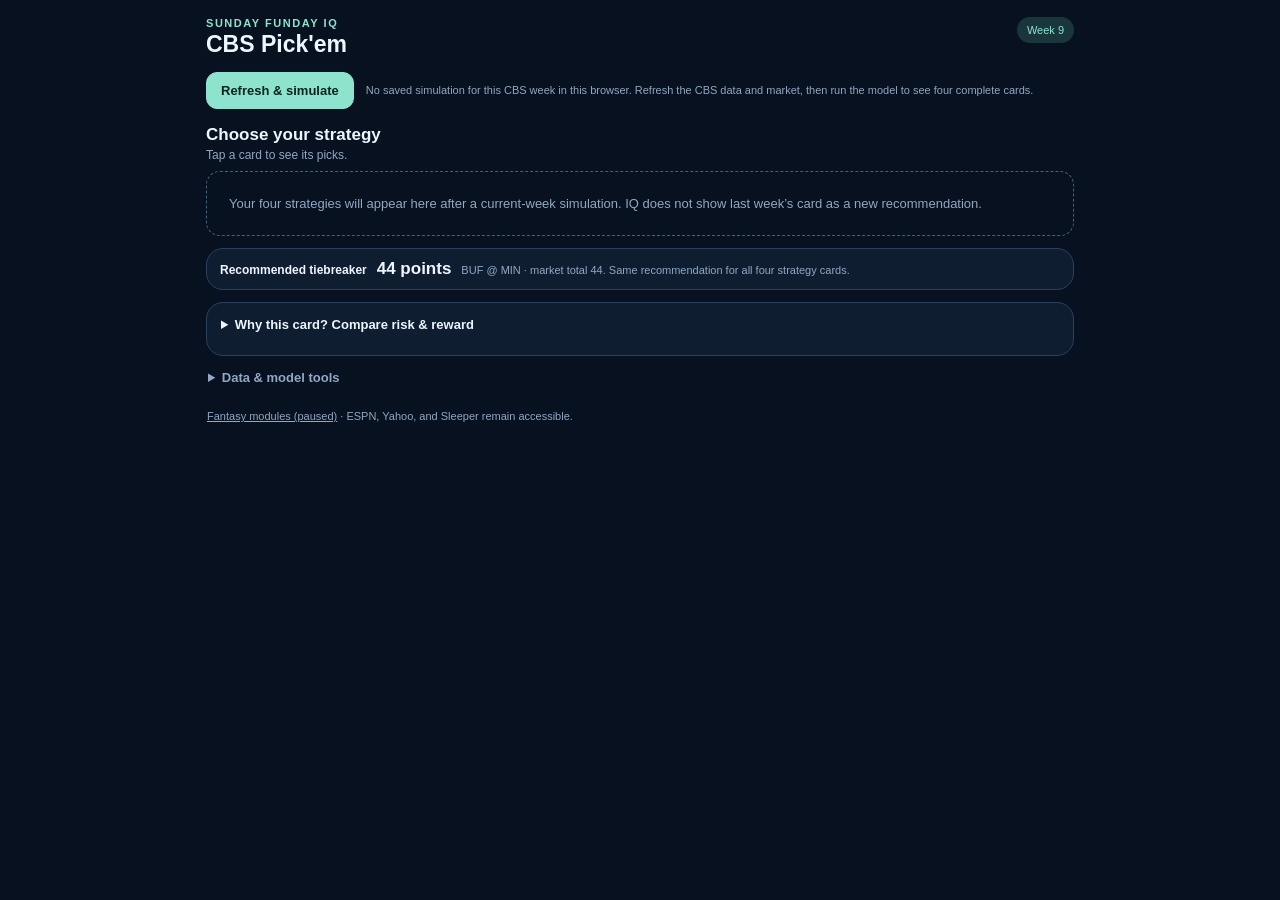
==== index.html @ 0ca63725 "Make Home compact and decision-first with optional analysis" ====
<!doctype html>
<html lang="en">
<head>
<meta charset="utf-8">
<meta name="viewport" content="width=device-width,initial-scale=1,viewport-fit=cover">
<meta http-equiv="Cache-Control" content="no-cache, no-store, must-revalidate">
<meta name="theme-color" content="#07111f">
<meta name="apple-mobile-web-app-capable" content="yes">
<meta name="apple-mobile-web-app-status-bar-style" content="black">
<meta name="apple-mobile-web-app-title" content="Sunday Funday IQ">
<link rel="apple-touch-icon" sizes="180x180" href="./apple-touch-icon.png">
<link rel="icon" type="image/png" href="./favicon.png">
<link rel="manifest" href="./manifest.webmanifest?v=1.4.2">
<title>Sunday Funday IQ · CBS Pick'em</title>
<style>
:root{--bg:#07111f;--panel:#0f1d31;--deep:#091729;--line:#29415e;--text:#edf5ff;--muted:#91a7c2;--accent:#8ee3cf;--warn:#f3c969;--bad:#ff7a89}
*{box-sizing:border-box}html,body{min-height:100%;background:var(--bg)}body{margin:0;color:var(--text);font-family:-apple-system,BlinkMacSystemFont,"Segoe UI",Roboto,Arial,sans-serif}body::before{content:"";position:fixed;z-index:100;top:0;left:0;right:0;height:env(safe-area-inset-top);background:var(--bg);pointer-events:none}.app{max-width:900px;margin:auto;padding:calc(env(safe-area-inset-top) + 17px) 16px calc(env(safe-area-inset-bottom) + 42px)}h1{font-size:26px;line-height:1.12;margin:3px 0 0}.eyebrow{font-size:11px;color:var(--accent);letter-spacing:.14em;font-weight:850}.subtitle{font-size:13px;color:var(--muted);line-height:1.4;margin:8px 0 0}.bar{display:flex;align-items:start;justify-content:space-between;gap:12px}.week{font-size:11px;color:var(--accent);background:#18363c;border-radius:50px;padding:7px 10px;white-space:nowrap}.panel{border:1px solid var(--line);border-radius:17px;background:var(--panel);padding:16px;margin-top:18px}.panel h2{font-size:17px;margin:0 0 8px}.status{font-size:12px;color:var(--muted);line-height:1.45}.actions{display:flex;gap:9px;flex-wrap:wrap;margin-top:14px}.btn{display:inline-block;border:1px solid var(--line);background:#152a46;border-radius:11px;color:var(--text);font:inherit;font-size:13px;font-weight:750;text-decoration:none;padding:11px 13px}.btn.primary{background:var(--accent);border-color:var(--accent);color:#09241e}.section-head{margin:24px 1px 11px}.section-head h2{font-size:18px;margin:0}.section-head p{font-size:12px;color:var(--muted);margin:5px 0 0}.strategies{display:grid;grid-template-columns:repeat(2,minmax(0,1fr));gap:11px}.strategy{display:flex;flex-direction:column;min-height:177px;text-decoration:none;color:var(--text);background:#10243b;border:1px solid #33506f;border-radius:15px;padding:14px}.strategy:focus-visible,.btn:focus-visible{outline:3px solid var(--accent);outline-offset:3px}.strategy strong{font-size:16px}.strategy .odds{font-size:27px;font-weight:900;margin:11px 0 2px}.strategy .secondary{font-size:11px;color:var(--muted);line-height:1.5}.strategy .foot{margin-top:auto;font-size:12px;font-weight:800;color:var(--accent);padding-top:12px}.strategy .tag{color:var(--warn);font-size:10px;font-weight:800;margin-top:3px}.strategy.stale{border-color:#715b37}.strategy.stale .foot{color:var(--warn)}.empty{grid-column:1/-1;padding:22px;border:1px dashed #43617d;border-radius:14px;color:var(--muted);font-size:13px;line-height:1.5}.old{font-size:12px;color:var(--muted);margin:28px 1px 0}.old a{color:var(--muted)}
.decision{display:none}.decision.show{display:block}.decision-grid{display:grid;grid-template-columns:1fr 1fr;gap:10px;margin-top:12px}.decision-box{background:var(--deep);border:1px solid var(--line);border-radius:13px;padding:13px}.decision-box span{display:block;color:var(--muted);font-size:10px;font-weight:800;letter-spacing:.08em;text-transform:uppercase}.decision-box strong{display:block;font-size:23px;margin-top:6px}.decision-box small{display:block;color:var(--muted);font-size:11px;line-height:1.45;margin-top:3px}.read{margin-top:13px;padding-top:13px;border-top:1px solid var(--line);font-size:13px;line-height:1.5}.read b{color:var(--accent)}
.tiebreaker{display:none}.tiebreaker.show{display:block}.tiebreaker strong{font-size:25px}.tiebreaker .status{margin-top:4px}
@media(max-width:440px){.app{padding-left:12px;padding-right:12px}.strategies{gap:8px}.strategy{min-height:175px;padding:12px}.strategy .odds{font-size:25px}.bar{align-items:start}}

.refresh-row{display:flex;align-items:center;gap:12px;margin:14px 0}.refresh-row .btn{padding:10px 14px;white-space:nowrap;font-size:13px}.refresh-row .status{font-size:11px;line-height:1.3;margin:0}.subtitle{display:none}.bar h1{font-size:23px}.panel{margin-top:12px;padding:14px}.decision h2{font-size:12px;color:var(--muted);font-weight:600}.decision-grid{display:block;margin-top:4px}.decision-box{padding:0;border:0;background:none}.decision-box span,.decision-box small,.decision-box+.decision-box{display:none}.decision-box strong{font-size:25px;margin:0;color:var(--accent)}.decision .read{border:0;margin:5px 0 0;padding:0;font-size:13px;line-height:1.45}.section-head{margin:16px 0 9px}.section-head h2{font-size:17px}.section-head p{margin:3px 0;font-size:12px}.strategies{gap:9px}.strategy{position:relative;min-height:155px!important;padding:12px!important}.strategy strong{font-size:17px}.strategy .odds{font-size:26px!important;margin-top:8px}.strategy .secondary{font-size:12px;line-height:1.5}.strategy .foot{font-size:12px;margin-top:10px}.strategy.recommended{border-color:var(--accent);box-shadow:inset 0 0 0 1px var(--accent)}.rec-tag{display:block;color:var(--accent);font-size:9px;font-weight:800;letter-spacing:.04em;margin-top:3px}.tiebreaker.show{display:flex;align-items:baseline;flex-wrap:wrap;gap:6px 10px;padding:10px 13px}.tiebreaker h2{font-size:12px;margin:0}.tiebreaker strong{font-size:17px}.tiebreaker .status{font-size:11px;margin:0}.drilldown summary,.tools summary{cursor:pointer;font-size:13px;font-weight:650;min-height:24px}.drilldown .read{font-size:13px}.tools{margin:14px 2px;color:var(--muted)}.tools .actions{margin-top:10px}.old{font-size:11px;margin-top:16px}
</style>
</head>
<body>
<main class="app">
  <header class="bar"><div><div class="eyebrow">SUNDAY FUNDAY IQ</div><h1>CBS Pick'em</h1></div><span class="week" id="week">Week —</span></header>
  <div class="refresh-row"><a class="btn primary" href="./apps/pickem/?action=refresh-simulate">Refresh &amp; simulate</a><span class="status" id="status" role="status">Checking last run…</span></div>
  <section class="panel decision" id="decision" aria-label="IQ recommendation"><h2>Your best path this week</h2><div class="decision-grid"><div class="decision-box"><span id="leftDecisionLabel">Recommended this week</span><strong id="currentOdds">—</strong><small id="currentDetail">Top-2 outlook</small></div><div class="decision-box"><span id="rightDecisionLabel">Highest weekly Top 2</span><strong id="bestStrategy">—</strong><small id="bestOdds">Waiting for simulation</small></div></div><div class="read" id="modelRead"></div></section>
  <div class="section-head"><h2>Choose your strategy</h2><p>Tap a card to see its picks.</p></div>
  <section class="strategies" id="strategies" aria-label="CBS strategy cards"><div class="empty">Loading your strategy cards…</div></section>
  <section class="panel tiebreaker" id="tiebreaker" aria-label="Tiebreaker recommendation"><h2>Recommended tiebreaker</h2><strong id="tiebreakerScore">—</strong><div class="status" id="tiebreakerDetail">Based on the current market total for the Monday Night Football game.</div></section>
  <details class="panel drilldown"><summary>Why this card? Compare risk &amp; reward</summary><div id="analysisDetails" class="read"></div></details>
  <details class="tools"><summary>Data &amp; model tools</summary><div class="actions"><a class="btn" href="./apps/pickem/?details=1">Data &amp; model details</a><a class="btn" href="./apps/pickem/?lab=1">Model Lab · Live Context</a></div></details>
  <div class="old"><a href="./legacy-home.html">Fantasy modules (paused)</a> · ESPN, Yahoo, and Sleeper remain accessible.</div>
</main>
<script>
const TESTING=!!globalThis.__SFIQ_TESTING__;
const STRATEGIES=[['safest','Safest'],['balanced','Balanced'],['aggressive','Aggressive'],['maxUpside','Max Upside']];
const MODEL_BUILD='1.16.14';
function strategySnapshot(state,live,now=Date.now()){
  const opt=state?.optimization,week=Number(live?.week||state?.week||0),season=Number(live?.season||state?.season||2026);
  if(!opt||opt.modelBuild!==MODEL_BUILD||Number(state?.week)!==week||Number(state?.season||2026)!==season||!STRATEGIES.every(([key])=>opt.strategies?.[key]?.card&&opt.strategies[key]?.eval))return{status:'missing',week,cards:[]};
  const ran=Date.parse(opt.ranAt||''),cbs=Date.parse(state.cbsUpdatedAt||''),market=Date.parse(state.marketUpdatedAt||'');
  const published=Date.parse(live?.exportedAt||''),stale=!Number.isFinite(ran)||now-ran>12*3600e3||now<ran||cbs>ran||market>ran||published>ran||live?.unavailable;
  return{status:stale?'stale':'ready',week,ranAt:opt.ranAt,provisional:!!opt.provisional,currentSource:opt.currentSource||'submitted',currentEval:opt.currentControl?.eval||opt.currentEval,fieldImpact:opt.currentControl?.fieldImpact||null,selectedStrategy:opt.selectedStrategy||'balanced',blankDecision:opt.blankDecision||null,cards:STRATEGIES.map(([key,label])=>({key,label,href:'./apps/pickem/?strategy='+key,eval:opt.strategies[key].eval,stability:opt.strategies[key].stability,changes:opt.strategies[key].changes,objective:opt.strategies[key].objective,equivalentTo:opt.strategies[key].equivalentTo}))};
}
function esc(s){return String(s??'').replace(/[&<>"']/g,ch=>({'&':'&amp;','<':'&lt;','>':'&gt;','"':'&quot;',"'":'&#39;'}[ch]))}
function pct(n,d=1){if(!Number.isFinite(n))return'—';if(n>0&&n<.001)return'<0.1%';return(n*100).toFixed(d)+'%'}
function scheduledRank(statusText){
  const m=String(statusText||'').match(/(\d{1,2})\/(\d{1,2})\s*-\s*(\d{1,2}):(\d{2})\s*(AM|PM)/i);
  if(!m)return null;
  let h=Number(m[3])%12;if(String(m[5]).toUpperCase()==='PM')h+=12;
  return Number(m[1])*1e6+Number(m[2])*1e4+h*100+Number(m[4]);
}
function tiebreakerRecommendation(live){
  const rows=Array.isArray(live?.market)?live.market:[],states=Array.isArray(live?.gameState)?live.gameState:[];
  const scheduled=states.map(s=>({s,rank:scheduledRank(s?.statusText)})).filter(x=>Number.isFinite(x.rank)).sort((a,b)=>b.rank-a.rank);
  for(const {s} of scheduled){
    const g=rows.find(r=>r.away===s.away&&r.home===s.home),total=Number(g?.total);
    if(g&&Number.isFinite(total))return{away:g.away,home:g.home,total,score:Math.round(total)};
  }
  return null;
}
function liveVersionKey(live){
  const season=Number(live?.season||0),week=Number(live?.week||0),ts=Date.parse(live?.exportedAt||'')||0;
  return[season,week,ts];
}
function chooseFreshLive(candidates){
  return candidates.filter(x=>x&&Number(x.week)>0).sort((a,b)=>{const ak=liveVersionKey(a),bk=liveVersionKey(b);return bk[0]-ak[0]||bk[1]-ak[1]||bk[2]-ak[2]})[0]||null;
}
async function fetchFreshLive(){
  const stamp=Date.now();
  const urls=[
    './data/live/cbs-pickem.json?t='+stamp,
    'https://raw.githubusercontent.com/devopsbusinessnewb/sunday-funday-iq/main/data/live/cbs-pickem.json?t='+stamp
  ];
  const settled=await Promise.allSettled(urls.map(async url=>{const r=await fetch(url,{cache:'no-store'});if(!r.ok)throw Error('CBS data unavailable');return r.json()}));
  const live=chooseFreshLive(settled.filter(x=>x.status==='fulfilled').map(x=>x.value));
  if(!live)throw Error('CBS data unavailable');
  return live;
}
function dualGoalRecommendation(snapshot){
  const cards=Array.isArray(snapshot?.cards)?snapshot.cards:[];
  if(!cards.length)return null;
  const safest=cards.find(c=>c.key==='safest')||cards.reduce((a,b)=>(b.eval?.avg||0)>(a.eval?.avg||0)?b:a);
  const max=cards.reduce((a,b)=>(b.eval?.top2||0)>(a.eval?.top2||0)?b:a);
  const seasonFloor=(safest.eval?.avg||0)-2.0;
  const riskCeiling=(safest.eval?.bottomHalf||0)+0.10;
  const eligible=cards.filter(c=>(c.eval?.avg||0)>=seasonFloor&&(c.eval?.bottomHalf||0)<=riskCeiling);
  const choice=(eligible.length?eligible:cards).reduce((a,b)=>(b.eval?.top2||0)>(a.eval?.top2||0)?b:a);
  const pointsCost=(safest.eval?.avg||0)-(choice.eval?.avg||0);
  const weeklyGap=(max.eval?.top2||0)-(choice.eval?.top2||0);
  const riskGap=(max.eval?.bottomHalf||0)-(choice.eval?.bottomHalf||0);
  const reason=`${choice.label} best balances the two goals right now: preserve season points while keeping a real weekly Top-2 path. It gives up ${Math.max(0,pointsCost).toFixed(1)} expected points versus Safest${choice.key!==max.key?` while Max Upside adds only ${(weeklyGap*100).toFixed(1)} points of Top-2 probability at ${(riskGap*100).toFixed(0)} points more bottom-half risk`:''}.`;
  return{choice,max,safest,reason};
}
function strategyAdvice(snapshot){
  const result=dualGoalRecommendation(snapshot);
  if(!result)return null;
  const {choice,safest}=result;
  const paragraphs=[`Use ${choice.label} this week. For a strong season position, this is the scoring/upside compromise among these four cards: ${pct(choice.eval.top2)} weekly Top 2, ${Number(choice.eval.avg).toFixed(1)} expected points, and ${pct(choice.eval.bottomHalf,0)} bottom-half risk.`];
  for(const card of snapshot.cards){
    if(card.key===choice.key)continue;
    const points=card.eval.avg-choice.eval.avg,top2=(card.eval.top2-choice.eval.top2)*100,risk=(card.eval.bottomHalf-choice.eval.bottomHalf)*100;
    paragraphs.push(`${card.label}: compared with ${choice.label}, ${Math.abs(top2).toFixed(1)} percentage points ${top2>=0?'more':'less'} weekly Top-2 probability, ${Math.abs(points).toFixed(1)} ${points>=0?'more':'fewer'} expected points, and ${Math.abs(risk).toFixed(0)} percentage points ${risk>=0?'more':'less'} bottom-half risk. ${points<-.5&&risk>0?'That is a larger season-scoring gamble.':points>=0&&top2<0?'That protects expected scoring but gives up weekly-money opportunity.':'Consider whether the weekly payoff is worth the scoring tradeoff.'}`);
  }
  const aggressive=snapshot.cards.find(c=>c.key==='aggressive'),max=snapshot.cards.find(c=>c.key==='maxUpside');
  if(aggressive&&max&&max.eval.top2<=aggressive.eval.top2&&max.eval.avg<aggressive.eval.avg&&max.eval.bottomHalf>aggressive.eval.bottomHalf){
    paragraphs.push(`Max Upside versus Aggressive: ${Math.abs((max.eval.win-aggressive.eval.win)*100).toFixed(1)} percentage points ${max.eval.win>=aggressive.eval.win?'more':'less'} chance of outright first, but no better Top-2 probability, ${(aggressive.eval.avg-max.eval.avg).toFixed(1)} fewer expected points and ${((max.eval.bottomHalf-aggressive.eval.bottomHalf)*100).toFixed(0)} percentage points more bottom-half risk. The extra risk is aimed at first place, not a better chance of weekly money.`);
  }
  return{...result,paragraphs};
}
function validSeasonContext(x){
  if(!x||!Number.isFinite(Number(x.rank))||Number(x.rank)<1)return false;
  const rank=Number(x.rank),points=Number(x.points),leader=Number(x.leaderPoints);
  if(!Number.isFinite(points)||!Number.isFinite(leader))return false;
  if(rank===1&&leader!==points)return false;
  if(rank>1&&leader<points)return false;
  const behind=Number(x.pointsBehindLeader);
  if(Number.isFinite(behind)&&Math.abs(behind-Math.max(0,leader-points))>.01)return false;
  return true;
}
function seasonAwareRecommendation(snapshot,seasonContext,week=0){
  const fallback=dualGoalRecommendation(snapshot);
  if(!fallback||!seasonContext||!Number.isFinite(Number(seasonContext.rank)))return fallback?{...fallback,seasonAware:false,posture:'Balanced season + weekly money'}:null;
  const cards=snapshot.cards,safest=fallback.safest,max=fallback.max;
  const rank=Number(seasonContext.rank),behind=Number(seasonContext.pointsBehindLeader),cushion=Number(seasonContext.pointsAheadOfNext);
  let pointsBudget=rank===1?1.5:rank<=3?2.5:3.0;
  let riskBudget=rank===1?.04:rank<=3?.07:.09;
  if(Number.isFinite(behind)&&behind>10)pointsBudget+=.5;
  if(Number.isFinite(behind)&&behind>25){pointsBudget+=1;riskBudget+=.02}
  if(Number.isFinite(cushion)&&cushion<6){pointsBudget-=.75;riskBudget-=.02}
  if(Number(week)>=13&&rank>1&&Number.isFinite(behind)&&behind>0){pointsBudget+=.5;riskBudget+=.01}
  pointsBudget=Math.max(1,Math.min(5,pointsBudget));riskBudget=Math.max(.03,Math.min(.12,riskBudget));
  const floor=(safest.eval?.avg||0)-pointsBudget,ceiling=(safest.eval?.bottomHalf||0)+riskBudget;
  const eligible=cards.filter(c=>(c.eval?.avg||0)>=floor&&(c.eval?.bottomHalf||0)<=ceiling);
  const choice=(eligible.length?eligible:cards).reduce((a,b)=>(b.eval?.top2||0)>(a.eval?.top2||0)?b:a);
  const pointsCost=(safest.eval?.avg||0)-(choice.eval?.avg||0),weeklyGap=(max.eval?.top2||0)-(choice.eval?.top2||0),riskGap=(max.eval?.bottomHalf||0)-(choice.eval?.bottomHalf||0);
  let posture=rank===1?'Protect the season lead':rank<=3?(Number.isFinite(behind)&&behind>15?'Pressure the leader':'Controlled attack'):'Climb with controlled leverage';
  let position=`Overall #${rank}`;
  if(Number.isFinite(behind)&&rank>1)position+=` · ${behind} pts behind 1st`;
  if(Number.isFinite(cushion))position+=` · ${cushion} pts ahead of the next entry`;
  const reason=`${position}. ${choice.label} fits the current season position while preserving weekly-money upside. It costs ${Math.max(0,pointsCost).toFixed(1)} expected points versus Safest${choice.key!==max.key?` and leaves ${(weeklyGap*100).toFixed(1)} points of Top-2 ceiling on the table to avoid ${Math.max(0,riskGap*100).toFixed(0)} additional points of bottom-half risk`:''}.`;
  return{choice,max,safest,reason,seasonAware:true,posture,seasonContext};
}
function strategyRecommendation(snapshot){
  if(!snapshot?.currentEval||!snapshot.cards?.length)return null;
  const current={key:'current',label:'Current',eval:snapshot.currentEval};
  const candidates=[current,...snapshot.cards];
  const bestTop2=Math.max(...candidates.map(x=>Number(x.eval?.top2)||0));
  const nearBest=candidates.filter(x=>bestTop2-(Number(x.eval?.top2)||0)<=.0021);
  nearBest.sort((a,b)=>(Number(a.eval?.bottomHalf)||0)-(Number(b.eval?.bottomHalf)||0)||(Number(b.eval?.avg)||0)-(Number(a.eval?.avg)||0)||(Number(b.eval?.top2)||0)-(Number(a.eval?.top2)||0));
  const choice=nearBest[0],max=snapshot.cards.reduce((a,b)=>b.eval.top2>a.eval.top2?b:a),delta=choice.eval.top2-snapshot.currentEval.top2;
  let reason=choice.key==='current'?'The alternatives do not add enough Top-2 upside to justify their added downside.':`${choice.label} adds ${delta>=0?'+':''}${(delta*100).toFixed(1)} percentage points of Top-2 probability versus your current card.`;
  if(choice.key!==max.key){const topGap=max.eval.top2-choice.eval.top2,riskGap=max.eval.bottomHalf-choice.eval.bottomHalf,topPoints=topGap*100,riskPoints=riskGap*100;reason+=` ${max.label} adds only ${topPoints.toFixed(1)} more percentage point${Math.abs(topPoints-1)<.05?'':'s'} of Top-2 probability while adding ${riskPoints.toFixed(1)} percentage point${Math.abs(riskPoints-1)<.05?'':'s'} of bottom-half risk.`}
  return{choice,max,delta,reason};
}
async function bootHome(){
  let state=null;try{state=JSON.parse(localStorage.getItem('sfiqPickemV04')||'null')}catch{}
  let live=null;try{live=await fetchFreshLive()}catch{live={week:state?.week,season:state?.season,unavailable:true}}
  const snapshot=strategySnapshot(state,live),$=id=>document.getElementById(id);
  $('week').textContent='Week '+(snapshot.week||'—');
  const tb=tiebreakerRecommendation(live);if(tb){$('tiebreaker').classList.add('show');$('tiebreakerScore').textContent=tb.score+' points';$('tiebreakerDetail').textContent=`${tb.away} @ ${tb.home} · market total ${tb.total}. Same recommendation for all four strategy cards.`}
  if(snapshot.status==='missing'){
    $('status').textContent='No saved simulation for this CBS week in this browser. Refresh the CBS data and market, then run the model to see four complete cards.';
    $('strategies').innerHTML='<div class="empty">Your four strategies will appear here after a current-week simulation. IQ does not show last week’s card as a new recommendation.</div>';
    return;
  }
  const time=new Date(snapshot.ranAt).toLocaleTimeString([],{hour:'numeric',minute:'2-digit'});
  const impact=snapshot.fieldImpact,impactText=impact?.classification==='WIDELY_SHARED_LOSS'?` · ${pct(impact.samePickShare,0)} of observed entries shared the locked loss`:'';
  $('status').textContent=(snapshot.status==='stale'?'Refresh needed · ':'Updated ')+time+(snapshot.provisional?' · Estimated field':'');
  const recommendation=strategyAdvice(snapshot);
  if(recommendation){
    $('decision').classList.add('show');
    $('leftDecisionLabel').textContent='Recommended this week';
    $('rightDecisionLabel').textContent='Highest weekly Top 2';
    $('currentOdds').textContent=recommendation.choice.label;
    $('currentDetail').textContent=`${pct(recommendation.choice.eval.top2)} Top 2 · Avg ${Number(recommendation.choice.eval.avg).toFixed(1)} · Bottom-half risk ${pct(recommendation.choice.eval.bottomHalf,0)}`;
    $('bestStrategy').textContent=recommendation.max.label;
    $('bestOdds').textContent=`${pct(recommendation.max.eval.top2)} Top 2 · Win ${pct(recommendation.max.eval.win)}`;
    if($('analysisDetails'))$('analysisDetails').innerHTML=recommendation.paragraphs.map((text,i)=>`<p${i===0?' style="margin-top:0"':''}>${i===0?'<b>':''}${esc(text)}${i===0?'</b>':''}</p>`).join('')+'<small>Season lens: favor weekly upside within 2 expected points and 10 percentage points of bottom-half risk of Safest. This compares existing model outputs; it does not estimate season-title odds or forecast next week. Reassess with each new slate.</small>';
    const cost=Math.max(0,recommendation.safest.eval.avg-recommendation.choice.eval.avg);
    const gain=(recommendation.choice.eval.top2-recommendation.safest.eval.top2)*100;
    $('modelRead').textContent=recommendation.choice.key==='safest'?'Protect expected season scoring; the other cards do not offer enough weekly upside for their added risk.':`${gain>=0?'+':''}${gain.toFixed(1)} percentage points of weekly Top-2 chance for ${cost.toFixed(1)} expected points versus Safest. Keep season scoring competitive while pursuing weekly money.`;
  }
  const safest=snapshot.cards.find(c=>c.key==='safest');
  $('strategies').innerHTML=snapshot.cards.map(c=>{const equivalent=c.equivalentTo?`Same card as ${STRATEGIES.find(x=>x[0]===c.equivalentTo)?.[1]||c.equivalentTo}`:null,trade=safest&&c.key!=='safest'?{top2:(c.eval.top2-safest.eval.top2)*100,win:(c.eval.win-safest.eval.win)*100,avg:c.eval.avg-safest.eval.avg,risk:(c.eval.bottomHalf-safest.eval.bottomHalf)*100}:null;return`<a class="strategy ${c.key===recommendation?.choice.key?'recommended':''} ${snapshot.status==='stale'?'stale':''}" href="${c.href}"><strong>${c.label}</strong>${c.key===recommendation?.choice.key?'<span class="rec-tag">RECOMMENDED</span>':''}${snapshot.status==='stale'?'<span class="tag">OLD SIMULATION</span>':''}<div class="odds">${pct(c.eval.top2)} <span style="font-size:12px;font-weight:600;color:var(--muted)">Top 2</span></div><div class="secondary">Win ${pct(c.eval.win)} · Avg score ${Number(c.eval.avg).toFixed(1)}<br>Bottom-half risk ${pct(c.eval.bottomHalf,0)}${equivalent?`<br>${equivalent}`:''}</div><span class="foot">View picks →</span></a>`}).join('');
}
globalThis.SFIQ_HOME_TEST={MODEL_BUILD,strategySnapshot,strategyAdvice,strategyRecommendation,dualGoalRecommendation,validSeasonContext,seasonAwareRecommendation,tiebreakerRecommendation,chooseFreshLive,liveVersionKey};
if(!TESTING)bootHome();
</script>
</body>
</html>
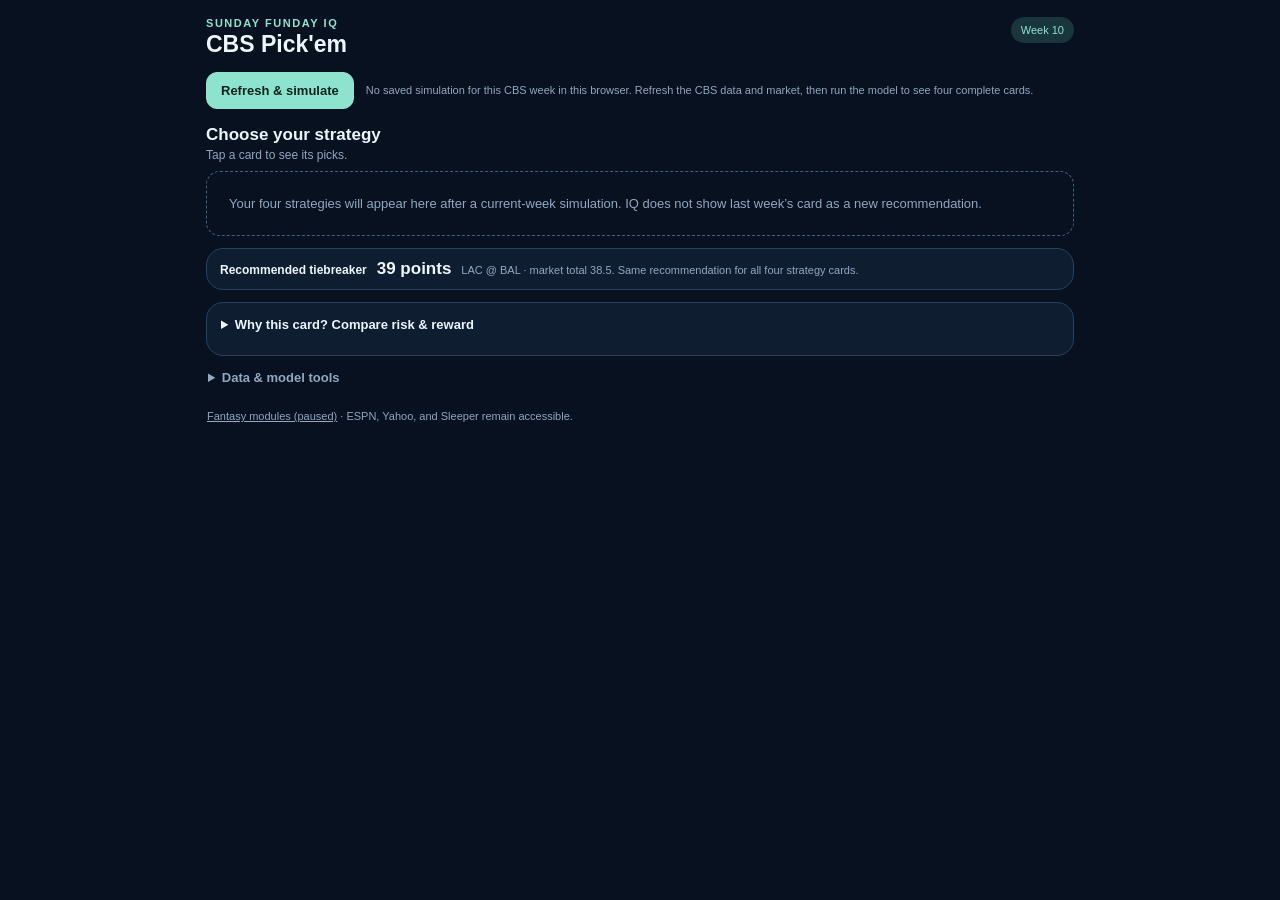
==== commit 3b5b2d9a: "Distinguish fresh simulation from stale CBS inputs on Home and cards" ====
--- a/index.html
+++ b/index.html
@@ -38,12 +38,19 @@
 const TESTING=!!globalThis.__SFIQ_TESTING__;
 const STRATEGIES=[['safest','Safest'],['balanced','Balanced'],['aggressive','Aggressive'],['maxUpside','Max Upside']];
 const MODEL_BUILD='1.16.14';
+function inputAgeWarning(state,now=Date.now()){
+  const age=ts=>(now-Date.parse(ts||''))/36e5;
+  const cbs=age(state?.cbsUpdatedAt),market=age(state?.marketUpdatedAt);
+  if(!Number.isFinite(cbs)||cbs>24)return `CBS pool data ${Number.isFinite(cbs)?Math.floor(cbs)+'h old':'unavailable'} · probabilities provisional`;
+  if(!Number.isFinite(market)||market>12)return 'Market odds need refreshing';
+  return '';
+}
 function strategySnapshot(state,live,now=Date.now()){
   const opt=state?.optimization,week=Number(live?.week||state?.week||0),season=Number(live?.season||state?.season||2026);
   if(!opt||opt.modelBuild!==MODEL_BUILD||Number(state?.week)!==week||Number(state?.season||2026)!==season||!STRATEGIES.every(([key])=>opt.strategies?.[key]?.card&&opt.strategies[key]?.eval))return{status:'missing',week,cards:[]};
   const ran=Date.parse(opt.ranAt||''),cbs=Date.parse(state.cbsUpdatedAt||''),market=Date.parse(state.marketUpdatedAt||'');
   const published=Date.parse(live?.exportedAt||''),stale=!Number.isFinite(ran)||now-ran>12*3600e3||now<ran||cbs>ran||market>ran||published>ran||live?.unavailable;
-  return{status:stale?'stale':'ready',week,ranAt:opt.ranAt,provisional:!!opt.provisional,currentSource:opt.currentSource||'submitted',currentEval:opt.currentControl?.eval||opt.currentEval,fieldImpact:opt.currentControl?.fieldImpact||null,selectedStrategy:opt.selectedStrategy||'balanced',blankDecision:opt.blankDecision||null,cards:STRATEGIES.map(([key,label])=>({key,label,href:'./apps/pickem/?strategy='+key,eval:opt.strategies[key].eval,stability:opt.strategies[key].stability,changes:opt.strategies[key].changes,objective:opt.strategies[key].objective,equivalentTo:opt.strategies[key].equivalentTo}))};
+  return{status:stale?'stale':'ready',inputWarning:inputAgeWarning(state,now),week,ranAt:opt.ranAt,provisional:!!opt.provisional,currentSource:opt.currentSource||'submitted',currentEval:opt.currentControl?.eval||opt.currentEval,fieldImpact:opt.currentControl?.fieldImpact||null,selectedStrategy:opt.selectedStrategy||'balanced',blankDecision:opt.blankDecision||null,cards:STRATEGIES.map(([key,label])=>({key,label,href:'./apps/pickem/?strategy='+key,eval:opt.strategies[key].eval,stability:opt.strategies[key].stability,changes:opt.strategies[key].changes,objective:opt.strategies[key].objective,equivalentTo:opt.strategies[key].equivalentTo}))};
 }
 function esc(s){return String(s??'').replace(/[&<>"']/g,ch=>({'&':'&amp;','<':'&lt;','>':'&gt;','"':'&quot;',"'":'&#39;'}[ch]))}
 function pct(n,d=1){if(!Number.isFinite(n))return'—';if(n>0&&n<.001)return'<0.1%';return(n*100).toFixed(d)+'%'}
@@ -169,7 +176,7 @@
   }
   const time=new Date(snapshot.ranAt).toLocaleTimeString([],{hour:'numeric',minute:'2-digit'});
   const impact=snapshot.fieldImpact,impactText=impact?.classification==='WIDELY_SHARED_LOSS'?` · ${pct(impact.samePickShare,0)} of observed entries shared the locked loss`:'';
-  $('status').textContent=(snapshot.status==='stale'?'Refresh needed · ':'Updated ')+time+(snapshot.provisional?' · Estimated field':'');
+  $('status').textContent=(snapshot.status==='stale'?'Refresh needed · ':'Simulated ')+time+(snapshot.inputWarning?' · '+snapshot.inputWarning:(snapshot.provisional?' · Estimated field':''));
   const recommendation=strategyAdvice(snapshot);
   if(recommendation){
     $('decision').classList.add('show');
@@ -187,7 +194,7 @@
   const safest=snapshot.cards.find(c=>c.key==='safest');
   $('strategies').innerHTML=snapshot.cards.map(c=>{const equivalent=c.equivalentTo?`Same card as ${STRATEGIES.find(x=>x[0]===c.equivalentTo)?.[1]||c.equivalentTo}`:null,trade=safest&&c.key!=='safest'?{top2:(c.eval.top2-safest.eval.top2)*100,win:(c.eval.win-safest.eval.win)*100,avg:c.eval.avg-safest.eval.avg,risk:(c.eval.bottomHalf-safest.eval.bottomHalf)*100}:null;return`<a class="strategy ${c.key===recommendation?.choice.key?'recommended':''} ${snapshot.status==='stale'?'stale':''}" href="${c.href}"><strong>${c.label}</strong>${c.key===recommendation?.choice.key?'<span class="rec-tag">RECOMMENDED</span>':''}${snapshot.status==='stale'?'<span class="tag">OLD SIMULATION</span>':''}<div class="odds">${pct(c.eval.top2)} <span style="font-size:12px;font-weight:600;color:var(--muted)">Top 2</span></div><div class="secondary">Win ${pct(c.eval.win)} · Avg score ${Number(c.eval.avg).toFixed(1)}<br>Bottom-half risk ${pct(c.eval.bottomHalf,0)}${equivalent?`<br>${equivalent}`:''}</div><span class="foot">View picks →</span></a>`}).join('');
 }
-globalThis.SFIQ_HOME_TEST={MODEL_BUILD,strategySnapshot,strategyAdvice,strategyRecommendation,dualGoalRecommendation,validSeasonContext,seasonAwareRecommendation,tiebreakerRecommendation,chooseFreshLive,liveVersionKey};
+globalThis.SFIQ_HOME_TEST={inputAgeWarning,MODEL_BUILD,strategySnapshot,strategyAdvice,strategyRecommendation,dualGoalRecommendation,validSeasonContext,seasonAwareRecommendation,tiebreakerRecommendation,chooseFreshLive,liveVersionKey};
 if(!TESTING)bootHome();
 </script>
 </body>
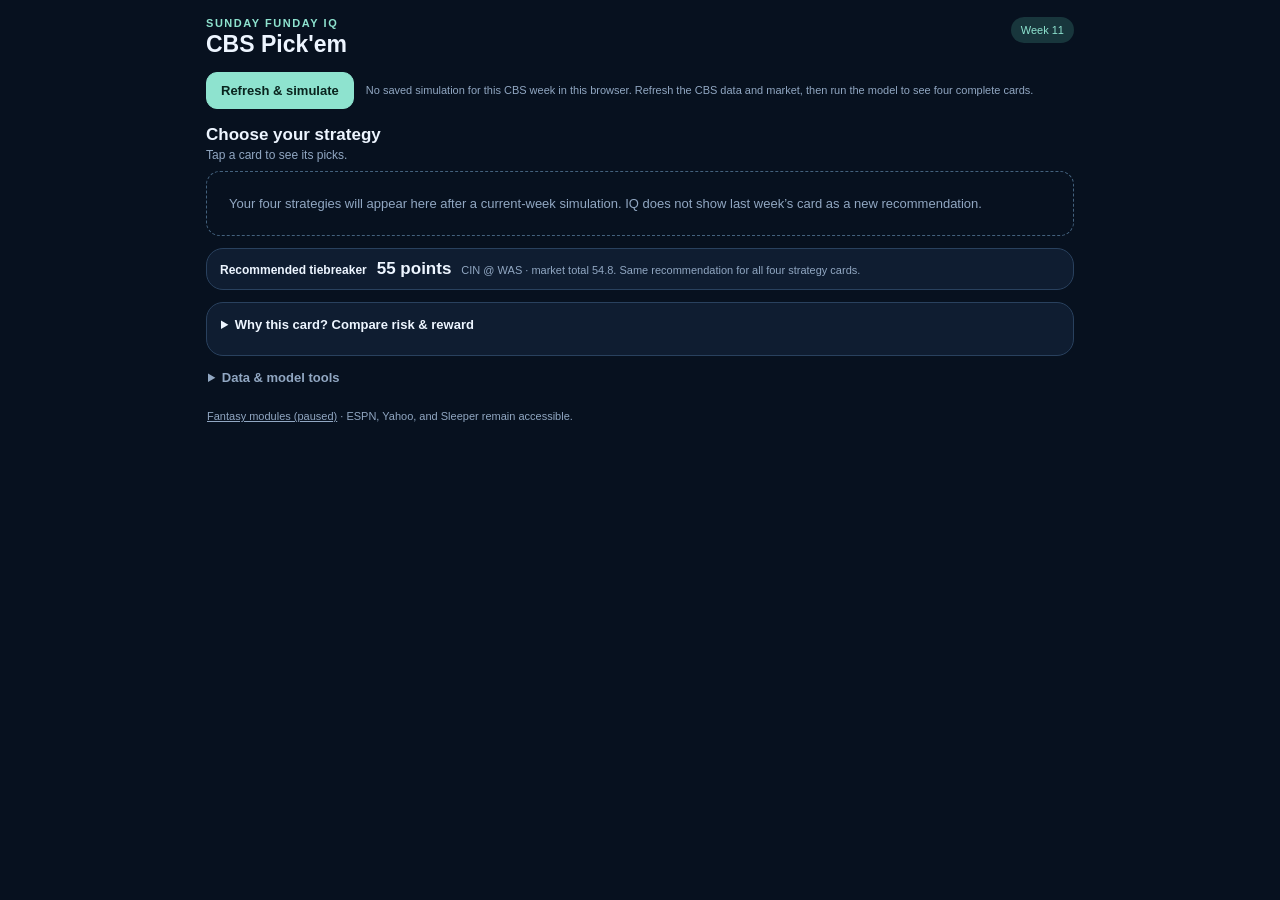
==== commit efcd407a: "Fix weekly-money recommendation veto from weekly bottom-half risk" ====
--- a/index.html
+++ b/index.html
@@ -93,20 +93,26 @@
   const safest=cards.find(c=>c.key==='safest')||cards.reduce((a,b)=>(b.eval?.avg||0)>(a.eval?.avg||0)?b:a);
   const max=cards.reduce((a,b)=>(b.eval?.top2||0)>(a.eval?.top2||0)?b:a);
   const seasonFloor=(safest.eval?.avg||0)-2.0;
-  const riskCeiling=(safest.eval?.bottomHalf||0)+0.10;
-  const eligible=cards.filter(c=>(c.eval?.avg||0)>=seasonFloor&&(c.eval?.bottomHalf||0)<=riskCeiling);
-  const choice=(eligible.length?eligible:cards).reduce((a,b)=>(b.eval?.top2||0)>(a.eval?.top2||0)?b:a);
+  // Weekly bottom-half finish is not season-title risk. Keep the existing
+  // expected-points budget, but never use weekly rank variance as a veto.
+  const eligible=cards.filter(c=>(c.eval?.avg||0)>=seasonFloor);
+  const choice=(eligible.length?eligible:cards).reduce((a,b)=>
+    b.eval.top2>a.eval.top2||b.eval.top2===a.eval.top2&&
+    (b.eval.avg>a.eval.avg||b.eval.avg===a.eval.avg&&b.eval.bottomHalf<a.eval.bottomHalf)?b:a);
   const pointsCost=(safest.eval?.avg||0)-(choice.eval?.avg||0);
   const weeklyGap=(max.eval?.top2||0)-(choice.eval?.top2||0);
-  const riskGap=(max.eval?.bottomHalf||0)-(choice.eval?.bottomHalf||0);
-  const reason=`${choice.label} best balances the two goals right now: preserve season points while keeping a real weekly Top-2 path. It gives up ${Math.max(0,pointsCost).toFixed(1)} expected points versus Safest${choice.key!==max.key?` while Max Upside adds only ${(weeklyGap*100).toFixed(1)} points of Top-2 probability at ${(riskGap*100).toFixed(0)} points more bottom-half risk`:''}.`;
-  return{choice,max,safest,reason};
+  const reason=`${choice.label} has the highest estimated weekly Top-2 chance within 2 expected points of Safest. It gives up ${Math.max(0,pointsCost).toFixed(1)} expected points versus Safest${choice.key!==max.key?`; ${max.label} adds ${(weeklyGap*100).toFixed(1)} percentage points of Top-2 probability for ${(choice.eval.avg-max.eval.avg).toFixed(1)} fewer expected points`:''}.`;
+  const gain=(choice.eval.top2-safest.eval.top2)*100;
+  const summary=choice.key==='safest'
+    ?(max.key==='safest'?'Safest also has the highest estimated weekly Top-2 chance.':`Safest leads within the 2-point scoring budget. ${max.label} offers ${pct(max.eval.top2)} Top 2 for ${(safest.eval.avg-max.eval.avg).toFixed(1)} fewer expected points; compare below.`)
+    :`+${gain.toFixed(1)} percentage points of weekly Top-2 chance for ${Math.max(0,pointsCost).toFixed(1)} fewer expected points versus Safest. Bottom-half risk: ${pct(safest.eval.bottomHalf,0)} → ${pct(choice.eval.bottomHalf,0)}.`;
+  return{choice,max,safest,reason,summary};
 }
 function strategyAdvice(snapshot){
   const result=dualGoalRecommendation(snapshot);
   if(!result)return null;
   const {choice,safest}=result;
-  const paragraphs=[`Use ${choice.label} this week. For a strong season position, this is the scoring/upside compromise among these four cards: ${pct(choice.eval.top2)} weekly Top 2, ${Number(choice.eval.avg).toFixed(1)} expected points, and ${pct(choice.eval.bottomHalf,0)} bottom-half risk.`];
+  const paragraphs=[`${result.reason} Estimated results: ${pct(choice.eval.top2)} weekly Top 2, ${Number(choice.eval.avg).toFixed(1)} expected points, and ${pct(choice.eval.bottomHalf,0)} bottom-half risk.`];
   for(const card of snapshot.cards){
     if(card.key===choice.key)continue;
     const points=card.eval.avg-choice.eval.avg,top2=(card.eval.top2-choice.eval.top2)*100,risk=(card.eval.bottomHalf-choice.eval.bottomHalf)*100;
@@ -186,10 +192,8 @@
     $('currentDetail').textContent=`${pct(recommendation.choice.eval.top2)} Top 2 · Avg ${Number(recommendation.choice.eval.avg).toFixed(1)} · Bottom-half risk ${pct(recommendation.choice.eval.bottomHalf,0)}`;
     $('bestStrategy').textContent=recommendation.max.label;
     $('bestOdds').textContent=`${pct(recommendation.max.eval.top2)} Top 2 · Win ${pct(recommendation.max.eval.win)}`;
-    if($('analysisDetails'))$('analysisDetails').innerHTML=recommendation.paragraphs.map((text,i)=>`<p${i===0?' style="margin-top:0"':''}>${i===0?'<b>':''}${esc(text)}${i===0?'</b>':''}</p>`).join('')+'<small>Season lens: favor weekly upside within 2 expected points and 10 percentage points of bottom-half risk of Safest. This compares existing model outputs; it does not estimate season-title odds or forecast next week. Reassess with each new slate.</small>';
-    const cost=Math.max(0,recommendation.safest.eval.avg-recommendation.choice.eval.avg);
-    const gain=(recommendation.choice.eval.top2-recommendation.safest.eval.top2)*100;
-    $('modelRead').textContent=recommendation.choice.key==='safest'?'Protect expected season scoring; the other cards do not offer enough weekly upside for their added risk.':`${gain>=0?'+':''}${gain.toFixed(1)} percentage points of weekly Top-2 chance for ${cost.toFixed(1)} expected points versus Safest. Keep season scoring competitive while pursuing weekly money.`;
+    if($('analysisDetails'))$('analysisDetails').innerHTML=recommendation.paragraphs.map((text,i)=>`<p${i===0?' style="margin-top:0"':''}>${i===0?'<b>':''}${esc(text)}${i===0?'</b>':''}</p>`).join('')+'<small>Recommendation rule: highest estimated weekly Top-2 chance within 2 expected points of Safest. The 2-point budget is a decision preference, not a statistical estimate of season risk. Weekly bottom-half risk is shown separately; it does not measure season-title odds. Reassess with each new slate.</small>';
+    $('modelRead').textContent=recommendation.summary;
   }
   const safest=snapshot.cards.find(c=>c.key==='safest');
   $('strategies').innerHTML=snapshot.cards.map(c=>{const equivalent=c.equivalentTo?`Same card as ${STRATEGIES.find(x=>x[0]===c.equivalentTo)?.[1]||c.equivalentTo}`:null,trade=safest&&c.key!=='safest'?{top2:(c.eval.top2-safest.eval.top2)*100,win:(c.eval.win-safest.eval.win)*100,avg:c.eval.avg-safest.eval.avg,risk:(c.eval.bottomHalf-safest.eval.bottomHalf)*100}:null;return`<a class="strategy ${c.key===recommendation?.choice.key?'recommended':''} ${snapshot.status==='stale'?'stale':''}" href="${c.href}"><strong>${c.label}</strong>${c.key===recommendation?.choice.key?'<span class="rec-tag">RECOMMENDED</span>':''}${snapshot.status==='stale'?'<span class="tag">OLD SIMULATION</span>':''}<div class="odds">${pct(c.eval.top2)} <span style="font-size:12px;font-weight:600;color:var(--muted)">Top 2</span></div><div class="secondary">Win ${pct(c.eval.win)} · Avg score ${Number(c.eval.avg).toFixed(1)}<br>Bottom-half risk ${pct(c.eval.bottomHalf,0)}${equivalent?`<br>${equivalent}`:''}</div><span class="foot">View picks →</span></a>`}).join('');
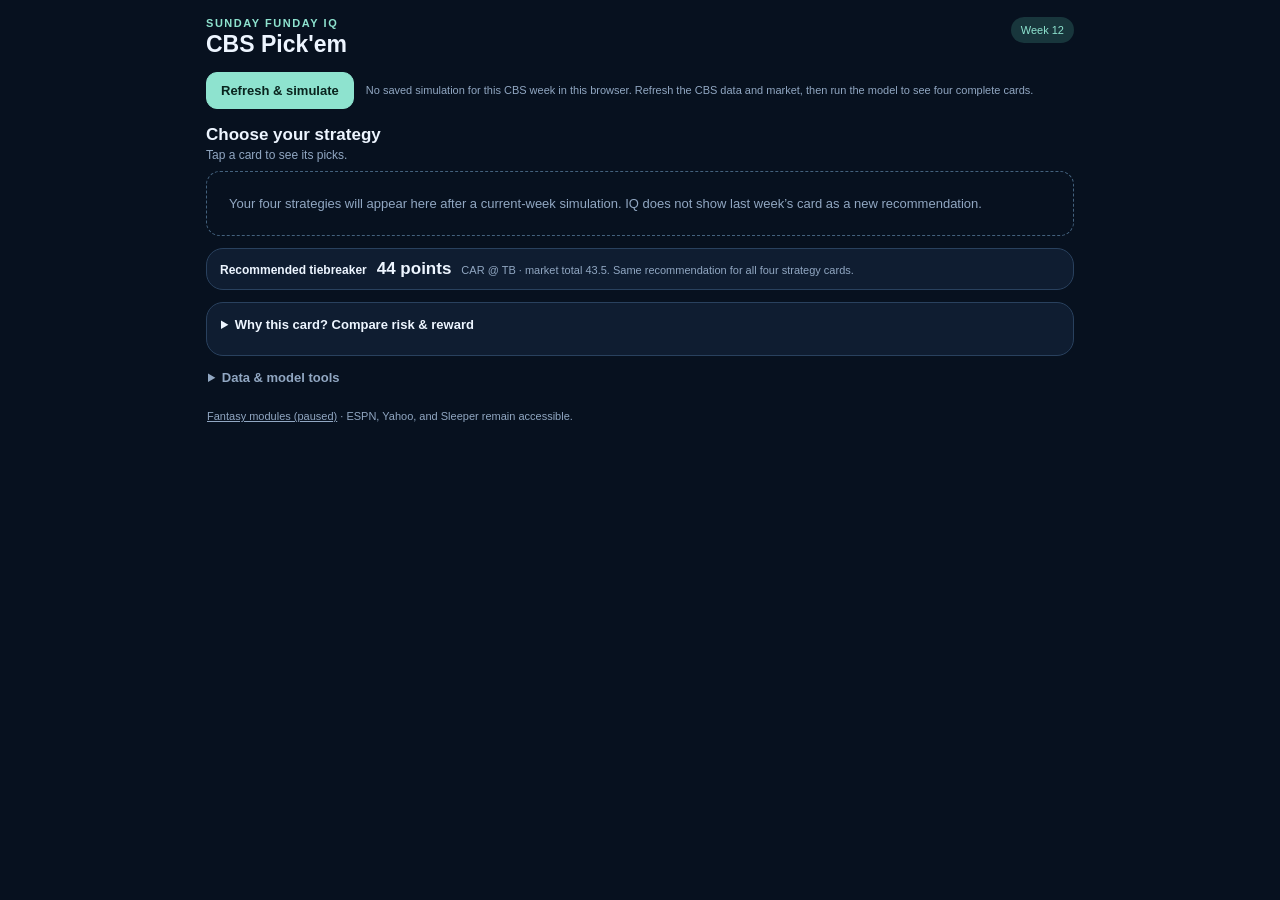
==== commit 0e948a0d: "Persist the Detroit pick preference across all strategy cards" ====
--- a/index.html
+++ b/index.html
@@ -48,6 +48,20 @@
 function strategySnapshot(state,live,now=Date.now()){
   const opt=state?.optimization,week=Number(live?.week||state?.week||0),season=Number(live?.season||state?.season||2026);
   if(!opt||opt.modelBuild!==MODEL_BUILD||Number(state?.week)!==week||Number(state?.season||2026)!==season||!STRATEGIES.every(([key])=>opt.strategies?.[key]?.card&&opt.strategies[key]?.eval))return{status:'missing',week,cards:[]};
+  const requiredTeams=Array.isArray(state.pickRules?.mustPick)?state.pickRules.mustPick:['DET'];
+  for(const [i,g] of (state.games||[]).entries()){
+    const required=requiredTeams.find(t=>t===g.away||t===g.home);
+    if(!required||g.locked||g.completed)continue;
+    const side=required===g.away?0:1;
+    if(STRATEGIES.some(([key])=>opt.strategies[key].card.choices?.[i]!==side))return{status:'pick-rule-conflict',week,cards:[],message:`Your standing rule requires ${required}. Rebuild the four cards with that pick protected and its confidence optimized.`};
+  }
+  for(const [i,g] of (state.games||[]).entries()){
+    if(!(g.locked||g.completed||live?.gameState?.some(x=>x.away===g.away&&x.home===g.home&&x.completed)))continue;
+    const confirmed=(state.confirmedLockedPicks||[]).find(r=>Number(r.season)===season&&Number(r.week)===week&&r.away===g.away&&r.home===g.home);
+    const pick=confirmed?.pick||g.pick,weight=Number(confirmed?.weight??g.weight),side=pick===g.away?0:pick===g.home?1:null;
+    const mismatch=side==null||!Number.isInteger(weight)||weight<1||weight>state.games.length||STRATEGIES.some(([key])=>opt.strategies[key].card.choices?.[i]!==side||opt.strategies[key].card.weights?.[i]!==weight);
+    if(mismatch)return{status:'locked-conflict',week,cards:[],message:side!=null&&Number.isInteger(weight)&&weight>0?`${pick} is locked at ${weight}. The saved strategy cards disagree; rebuild them before using their picks or probabilities.`:`Your locked pick for ${g.away} @ ${g.home} needs confirmation before IQ can build valid cards.`};
+  }
   const ran=Date.parse(opt.ranAt||''),cbs=Date.parse(state.cbsUpdatedAt||''),market=Date.parse(state.marketUpdatedAt||'');
   const published=Date.parse(live?.exportedAt||''),stale=!Number.isFinite(ran)||now-ran>12*3600e3||now<ran||cbs>ran||market>ran||published>ran||live?.unavailable;
   return{status:stale?'stale':'ready',inputWarning:inputAgeWarning(state,now),week,ranAt:opt.ranAt,provisional:!!opt.provisional,currentSource:opt.currentSource||'submitted',currentEval:opt.currentControl?.eval||opt.currentEval,fieldImpact:opt.currentControl?.fieldImpact||null,selectedStrategy:opt.selectedStrategy||'balanced',blankDecision:opt.blankDecision||null,cards:STRATEGIES.map(([key,label])=>({key,label,href:'./apps/pickem/?strategy='+key,eval:opt.strategies[key].eval,stability:opt.strategies[key].stability,changes:opt.strategies[key].changes,objective:opt.strategies[key].objective,equivalentTo:opt.strategies[key].equivalentTo}))};
@@ -175,6 +189,16 @@
   const snapshot=strategySnapshot(state,live),$=id=>document.getElementById(id);
   $('week').textContent='Week '+(snapshot.week||'—');
   const tb=tiebreakerRecommendation(live);if(tb){$('tiebreaker').classList.add('show');$('tiebreakerScore').textContent=tb.score+' points';$('tiebreakerDetail').textContent=`${tb.away} @ ${tb.home} · market total ${tb.total}. Same recommendation for all four strategy cards.`}
+  if(snapshot.status==='pick-rule-conflict'){
+    $('status').textContent=snapshot.message;
+    $('strategies').innerHTML='<div class="empty">Your protected pick must appear on every strategy.<div class="actions"><a class="btn primary" href="./apps/pickem/?action=refresh-simulate">Rebuild protected-pick cards</a></div></div>';
+    return;
+  }
+  if(snapshot.status==='locked-conflict'){
+    $('status').textContent=snapshot.message;
+    $('strategies').innerHTML='<div class="empty">Locked picks must match across all four cards.<div class="actions"><a class="btn primary" href="./apps/pickem/?action=check-locked">Verify locked picks &amp; rebuild</a></div></div>';
+    return;
+  }
   if(snapshot.status==='missing'){
     $('status').textContent='No saved simulation for this CBS week in this browser. Refresh the CBS data and market, then run the model to see four complete cards.';
     $('strategies').innerHTML='<div class="empty">Your four strategies will appear here after a current-week simulation. IQ does not show last week’s card as a new recommendation.</div>';
@@ -182,7 +206,8 @@
   }
   const time=new Date(snapshot.ranAt).toLocaleTimeString([],{hour:'numeric',minute:'2-digit'});
   const impact=snapshot.fieldImpact,impactText=impact?.classification==='WIDELY_SHARED_LOSS'?` · ${pct(impact.samePickShare,0)} of observed entries shared the locked loss`:'';
-  $('status').textContent=(snapshot.status==='stale'?'Refresh needed · ':'Simulated ')+time+(snapshot.inputWarning?' · '+snapshot.inputWarning:(snapshot.provisional?' · Estimated field':''));
+  const protectedTeams=(state.pickRules?.mustPick||['DET']).filter(t=>state.games?.some(g=>g.away===t||g.home===t));
+  $('status').textContent=(snapshot.status==='stale'?'Refresh needed · ':'Simulated ')+time+(snapshot.inputWarning?' · '+snapshot.inputWarning:(snapshot.provisional?' · Estimated field':''))+(protectedTeams.length?' · '+protectedTeams.join('/')+' pick protected':'');
   const recommendation=strategyAdvice(snapshot);
   if(recommendation){
     $('decision').classList.add('show');
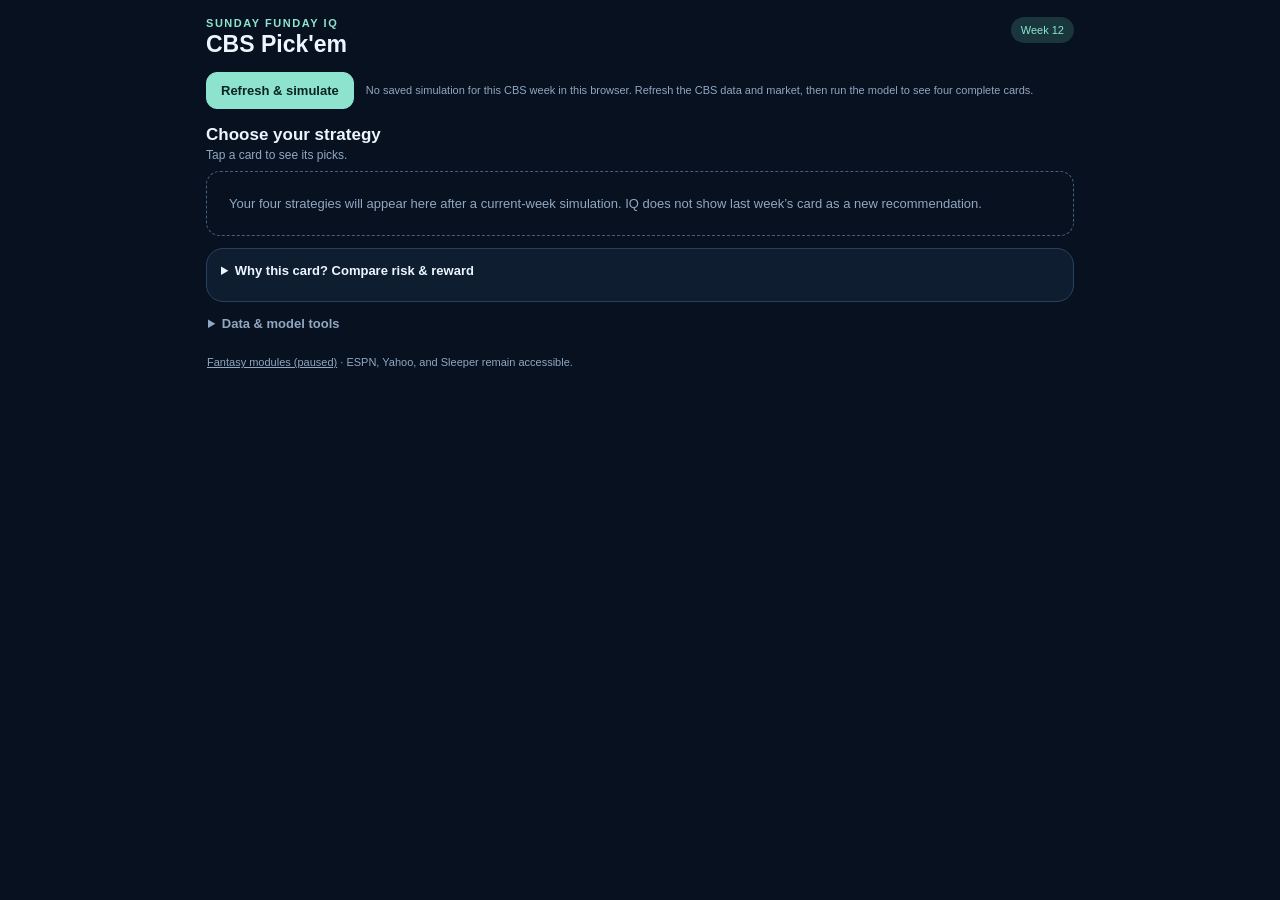
==== commit afd8644f: "Gate CBS Home recommendations on current inputs and game locks" ====
--- a/index.html
+++ b/index.html
@@ -45,26 +45,73 @@
   if(!Number.isFinite(market)||market>12)return 'Market odds need refreshing';
   return '';
 }
-function strategySnapshot(state,live,now=Date.now()){
+function homeGameKey(away,home){
+  const aliases={JAC:'JAX',LA:'LAR',WSH:'WAS'};
+  const norm=x=>aliases[String(x||'').toUpperCase().trim()]||String(x||'').toUpperCase().trim();
+  const a=norm(away),b=norm(home);
+  return a&&b?a+'@'+b:'';
+}
+function homeGameEvidence(live,scoreboard){
+  const evidence=new Map();
+  for(const row of [...(Array.isArray(live?.gameState)?live.gameState:[]),...(Array.isArray(scoreboard)?scoreboard:[])]){
+    const key=homeGameKey(row?.away,row?.home);
+    if(!key)continue;
+    const completed=row.completed===true,started=completed||row.started===true;
+    const prior=evidence.get(key);
+    if(started)evidence.set(key,{started:true,completed:completed||prior?.completed===true});
+  }
+  return evidence;
+}
+function scoreboardGameStates(data){
+  return (Array.isArray(data?.events)?data.events:[]).flatMap(ev=>{
+    const comp=ev?.competitions?.[0],teams=comp?.competitors;
+    if(!Array.isArray(teams))return [];
+    const away=teams.find(x=>x.homeAway==='away')?.team?.abbreviation,home=teams.find(x=>x.homeAway==='home')?.team?.abbreviation;
+    const status=comp.status?.type||ev.status?.type;
+    if(!away||!home||!status)return [];
+    const completed=status.completed===true;
+    return [{away,home,completed,started:completed||String(status.state||'').toLowerCase()==='in'}];
+  });
+}
+async function fetchHomeScoreboard(season,week){
+  const controller=new AbortController();
+  const timeout=setTimeout(()=>controller.abort(),3500);
+  try{
+    const r=await fetch(`https://site.api.espn.com/apis/site/v2/sports/football/nfl/scoreboard?dates=${encodeURIComponent(season)}&seasontype=2&week=${encodeURIComponent(week)}`,{cache:'no-store',signal:controller.signal});
+    return r.ok?scoreboardGameStates(await r.json()):[];
+  }catch{return []}finally{clearTimeout(timeout)}
+}
+function strategySnapshot(state,live,now=Date.now(),scoreboard=[]){
   const opt=state?.optimization,week=Number(live?.week||state?.week||0),season=Number(live?.season||state?.season||2026);
   if(!opt||opt.modelBuild!==MODEL_BUILD||Number(state?.week)!==week||Number(state?.season||2026)!==season||!STRATEGIES.every(([key])=>opt.strategies?.[key]?.card&&opt.strategies[key]?.eval))return{status:'missing',week,cards:[]};
   const requiredTeams=Array.isArray(state.pickRules?.mustPick)?state.pickRules.mustPick:['DET'];
+  const evidence=homeGameEvidence(live,scoreboard);
+  const started=g=>!!(g.locked||g.completed||evidence.get(homeGameKey(g.away,g.home))?.started);
+  let kickoffChanged=false;
   for(const [i,g] of (state.games||[]).entries()){
     const required=requiredTeams.find(t=>t===g.away||t===g.home);
-    if(!required||g.locked||g.completed)continue;
+    if(!required||started(g))continue;
     const side=required===g.away?0:1;
     if(STRATEGIES.some(([key])=>opt.strategies[key].card.choices?.[i]!==side))return{status:'pick-rule-conflict',week,cards:[],message:`Your standing rule requires ${required}. Rebuild the four cards with that pick protected and its confidence optimized.`};
   }
   for(const [i,g] of (state.games||[]).entries()){
-    if(!(g.locked||g.completed||live?.gameState?.some(x=>x.away===g.away&&x.home===g.home&&x.completed)))continue;
+    if(!started(g))continue;
+    const observed=evidence.get(homeGameKey(g.away,g.home));
+    if((!g.locked&&!g.completed)||(observed?.completed&&!g.completed))kickoffChanged=true;
     const confirmed=(state.confirmedLockedPicks||[]).find(r=>Number(r.season)===season&&Number(r.week)===week&&r.away===g.away&&r.home===g.home);
-    const pick=confirmed?.pick||g.pick,weight=Number(confirmed?.weight??g.weight),side=pick===g.away?0:pick===g.home?1:null;
+    // IQ-only edits are not a CBS submission. For a new lock, use only a
+    // user-confirmed lock or a trusted submitted card, never a generated card.
+    const localActual=(g.locked||g.completed)
+      ?!state.applied&&!['placeholder','model_applied','user_adjusted','user_final'].includes(state.confidenceStatus)
+      :!state.applied&&state.confidenceStatus==='submitted'&&opt.currentSource==='submitted';
+    const pick=confirmed?.pick||(localActual?g.pick:null),weight=Number(confirmed?.weight??(localActual?g.weight:null)),side=pick===g.away?0:pick===g.home?1:null;
     const mismatch=side==null||!Number.isInteger(weight)||weight<1||weight>state.games.length||STRATEGIES.some(([key])=>opt.strategies[key].card.choices?.[i]!==side||opt.strategies[key].card.weights?.[i]!==weight);
     if(mismatch)return{status:'locked-conflict',week,cards:[],message:side!=null&&Number.isInteger(weight)&&weight>0?`${pick} is locked at ${weight}. The saved strategy cards disagree; rebuild them before using their picks or probabilities.`:`Your locked pick for ${g.away} @ ${g.home} needs confirmation before IQ can build valid cards.`};
   }
   const ran=Date.parse(opt.ranAt||''),cbs=Date.parse(state.cbsUpdatedAt||''),market=Date.parse(state.marketUpdatedAt||'');
-  const published=Date.parse(live?.exportedAt||''),stale=!Number.isFinite(ran)||now-ran>12*3600e3||now<ran||cbs>ran||market>ran||published>ran||live?.unavailable;
-  return{status:stale?'stale':'ready',inputWarning:inputAgeWarning(state,now),week,ranAt:opt.ranAt,provisional:!!opt.provisional,currentSource:opt.currentSource||'submitted',currentEval:opt.currentControl?.eval||opt.currentEval,fieldImpact:opt.currentControl?.fieldImpact||null,selectedStrategy:opt.selectedStrategy||'balanced',blankDecision:opt.blankDecision||null,cards:STRATEGIES.map(([key,label])=>({key,label,href:'./apps/pickem/?strategy='+key,eval:opt.strategies[key].eval,stability:opt.strategies[key].stability,changes:opt.strategies[key].changes,objective:opt.strategies[key].objective,equivalentTo:opt.strategies[key].equivalentTo}))};
+  const inputWarning=inputAgeWarning(state,now),published=Date.parse(live?.exportedAt||'');
+  const stale=kickoffChanged||!!inputWarning||!Number.isFinite(ran)||now-ran>12*3600e3||now<ran||cbs>ran||market>ran||published>ran||live?.unavailable;
+  return{status:stale?'stale':'ready',inputWarning,kickoffChanged,week,ranAt:opt.ranAt,provisional:!!opt.provisional,currentSource:opt.currentSource||'submitted',currentEval:opt.currentControl?.eval||opt.currentEval,fieldImpact:opt.currentControl?.fieldImpact||null,selectedStrategy:opt.selectedStrategy||'balanced',blankDecision:opt.blankDecision||null,cards:STRATEGIES.map(([key,label])=>({key,label,href:'./apps/pickem/?strategy='+key,eval:opt.strategies[key].eval,stability:opt.strategies[key].stability,changes:opt.strategies[key].changes,objective:opt.strategies[key].objective,equivalentTo:opt.strategies[key].equivalentTo}))};
 }
 function esc(s){return String(s??'').replace(/[&<>"']/g,ch=>({'&':'&amp;','<':'&lt;','>':'&gt;','"':'&quot;',"'":'&#39;'}[ch]))}
 function pct(n,d=1){if(!Number.isFinite(n))return'—';if(n>0&&n<.001)return'<0.1%';return(n*100).toFixed(d)+'%'}
@@ -123,6 +170,7 @@
   return{choice,max,safest,reason,summary};
 }
 function strategyAdvice(snapshot){
+  if(snapshot?.status&&snapshot.status!=='ready')return null;
   const result=dualGoalRecommendation(snapshot);
   if(!result)return null;
   const {choice,safest}=result;
@@ -185,10 +233,15 @@
 }
 async function bootHome(){
   let state=null;try{state=JSON.parse(localStorage.getItem('sfiqPickemV04')||'null')}catch{}
-  let live=null;try{live=await fetchFreshLive()}catch{live={week:state?.week,season:state?.season,unavailable:true}}
-  const snapshot=strategySnapshot(state,live),$=id=>document.getElementById(id);
+  const week=Number(state?.week||0),season=Number(state?.season||2026);
+  const checkScoreboard=week>0&&state?.optimization&&state.games?.length;
+  const scoreboardCheck=checkScoreboard?fetchHomeScoreboard(season,week):[];
+  let live=null;try{live=await fetchFreshLive()}catch{live={week,season,unavailable:true}}
+  const evidence=await scoreboardCheck;
+  const scoreboard=Number(live.week)===week&&Number(live.season||season)===season?evidence:[];
+  const snapshot=strategySnapshot(state,live,Date.now(),scoreboard),$=id=>document.getElementById(id);
+  $('decision').classList.remove('show');
   $('week').textContent='Week '+(snapshot.week||'—');
-  const tb=tiebreakerRecommendation(live);if(tb){$('tiebreaker').classList.add('show');$('tiebreakerScore').textContent=tb.score+' points';$('tiebreakerDetail').textContent=`${tb.away} @ ${tb.home} · market total ${tb.total}. Same recommendation for all four strategy cards.`}
   if(snapshot.status==='pick-rule-conflict'){
     $('status').textContent=snapshot.message;
     $('strategies').innerHTML='<div class="empty">Your protected pick must appear on every strategy.<div class="actions"><a class="btn primary" href="./apps/pickem/?action=refresh-simulate">Rebuild protected-pick cards</a></div></div>';
@@ -204,10 +257,17 @@
     $('strategies').innerHTML='<div class="empty">Your four strategies will appear here after a current-week simulation. IQ does not show last week’s card as a new recommendation.</div>';
     return;
   }
+  if(snapshot.status==='stale'){
+    $('status').textContent=snapshot.kickoffChanged?'Game status changed since the saved simulation.':snapshot.inputWarning||'Saved simulation no longer matches current inputs.';
+    const time=new Date(snapshot.ranAt).toLocaleString();
+    $('strategies').innerHTML='<div class="empty">No current recommendation. Refresh CBS and rerun the simulation before using these cards.</div>'+snapshot.cards.map(c=>`<div class="strategy stale"><strong>${esc(c.label)}</strong><span class="tag">OLD SIMULATION</span><div class="odds">${pct(c.eval.top2)} <span style="font-size:12px;font-weight:600;color:var(--muted)">Top 2</span></div><div class="secondary">Expected ${Number(c.eval.avg).toFixed(1)} points · Bottom-half risk ${pct(c.eval.bottomHalf,0)}</div><span class="foot">${esc(time)}</span></div>`).join('');
+    return;
+  }
+  const tb=tiebreakerRecommendation(live);if(tb){$('tiebreaker').classList.add('show');$('tiebreakerScore').textContent=tb.score+' points';$('tiebreakerDetail').textContent=`${tb.away} @ ${tb.home} · market total ${tb.total}. Same recommendation for all four strategy cards.`}
   const time=new Date(snapshot.ranAt).toLocaleTimeString([],{hour:'numeric',minute:'2-digit'});
   const impact=snapshot.fieldImpact,impactText=impact?.classification==='WIDELY_SHARED_LOSS'?` · ${pct(impact.samePickShare,0)} of observed entries shared the locked loss`:'';
   const protectedTeams=(state.pickRules?.mustPick||['DET']).filter(t=>state.games?.some(g=>g.away===t||g.home===t));
-  $('status').textContent=(snapshot.status==='stale'?'Refresh needed · ':'Simulated ')+time+(snapshot.inputWarning?' · '+snapshot.inputWarning:(snapshot.provisional?' · Estimated field':''))+(protectedTeams.length?' · '+protectedTeams.join('/')+' pick protected':'');
+  $('status').textContent='Simulated '+time+(snapshot.inputWarning?' · '+snapshot.inputWarning:(snapshot.provisional?' · Estimated field':''))+(protectedTeams.length?' · '+protectedTeams.join('/')+' pick protected':'');
   const recommendation=strategyAdvice(snapshot);
   if(recommendation){
     $('decision').classList.add('show');
@@ -221,9 +281,9 @@
     $('modelRead').textContent=recommendation.summary;
   }
   const safest=snapshot.cards.find(c=>c.key==='safest');
-  $('strategies').innerHTML=snapshot.cards.map(c=>{const equivalent=c.equivalentTo?`Same card as ${STRATEGIES.find(x=>x[0]===c.equivalentTo)?.[1]||c.equivalentTo}`:null,trade=safest&&c.key!=='safest'?{top2:(c.eval.top2-safest.eval.top2)*100,win:(c.eval.win-safest.eval.win)*100,avg:c.eval.avg-safest.eval.avg,risk:(c.eval.bottomHalf-safest.eval.bottomHalf)*100}:null;return`<a class="strategy ${c.key===recommendation?.choice.key?'recommended':''} ${snapshot.status==='stale'?'stale':''}" href="${c.href}"><strong>${c.label}</strong>${c.key===recommendation?.choice.key?'<span class="rec-tag">RECOMMENDED</span>':''}${snapshot.status==='stale'?'<span class="tag">OLD SIMULATION</span>':''}<div class="odds">${pct(c.eval.top2)} <span style="font-size:12px;font-weight:600;color:var(--muted)">Top 2</span></div><div class="secondary">Win ${pct(c.eval.win)} · Avg score ${Number(c.eval.avg).toFixed(1)}<br>Bottom-half risk ${pct(c.eval.bottomHalf,0)}${equivalent?`<br>${equivalent}`:''}</div><span class="foot">View picks →</span></a>`}).join('');
-}
-globalThis.SFIQ_HOME_TEST={inputAgeWarning,MODEL_BUILD,strategySnapshot,strategyAdvice,strategyRecommendation,dualGoalRecommendation,validSeasonContext,seasonAwareRecommendation,tiebreakerRecommendation,chooseFreshLive,liveVersionKey};
+  $('strategies').innerHTML=snapshot.cards.map(c=>{const equivalent=c.equivalentTo?`Same card as ${STRATEGIES.find(x=>x[0]===c.equivalentTo)?.[1]||c.equivalentTo}`:null,trade=safest&&c.key!=='safest'?{top2:(c.eval.top2-safest.eval.top2)*100,win:(c.eval.win-safest.eval.win)*100,avg:c.eval.avg-safest.eval.avg,risk:(c.eval.bottomHalf-safest.eval.bottomHalf)*100}:null;return`<a class="strategy ${c.key===recommendation?.choice.key?'recommended':''}" href="${c.href}"><strong>${c.label}</strong>${c.key===recommendation?.choice.key?'<span class="rec-tag">RECOMMENDED</span>':''}<div class="odds">${pct(c.eval.top2)} <span style="font-size:12px;font-weight:600;color:var(--muted)">Top 2</span></div><div class="secondary">Win ${pct(c.eval.win)} · Avg score ${Number(c.eval.avg).toFixed(1)}<br>Bottom-half risk ${pct(c.eval.bottomHalf,0)}${equivalent?`<br>${equivalent}`:''}</div><span class="foot">View picks →</span></a>`}).join('');
+}
+globalThis.SFIQ_HOME_TEST={inputAgeWarning,MODEL_BUILD,strategySnapshot,strategyAdvice,strategyRecommendation,dualGoalRecommendation,validSeasonContext,seasonAwareRecommendation,tiebreakerRecommendation,chooseFreshLive,liveVersionKey,scoreboardGameStates};
 if(!TESTING)bootHome();
 </script>
 </body>
